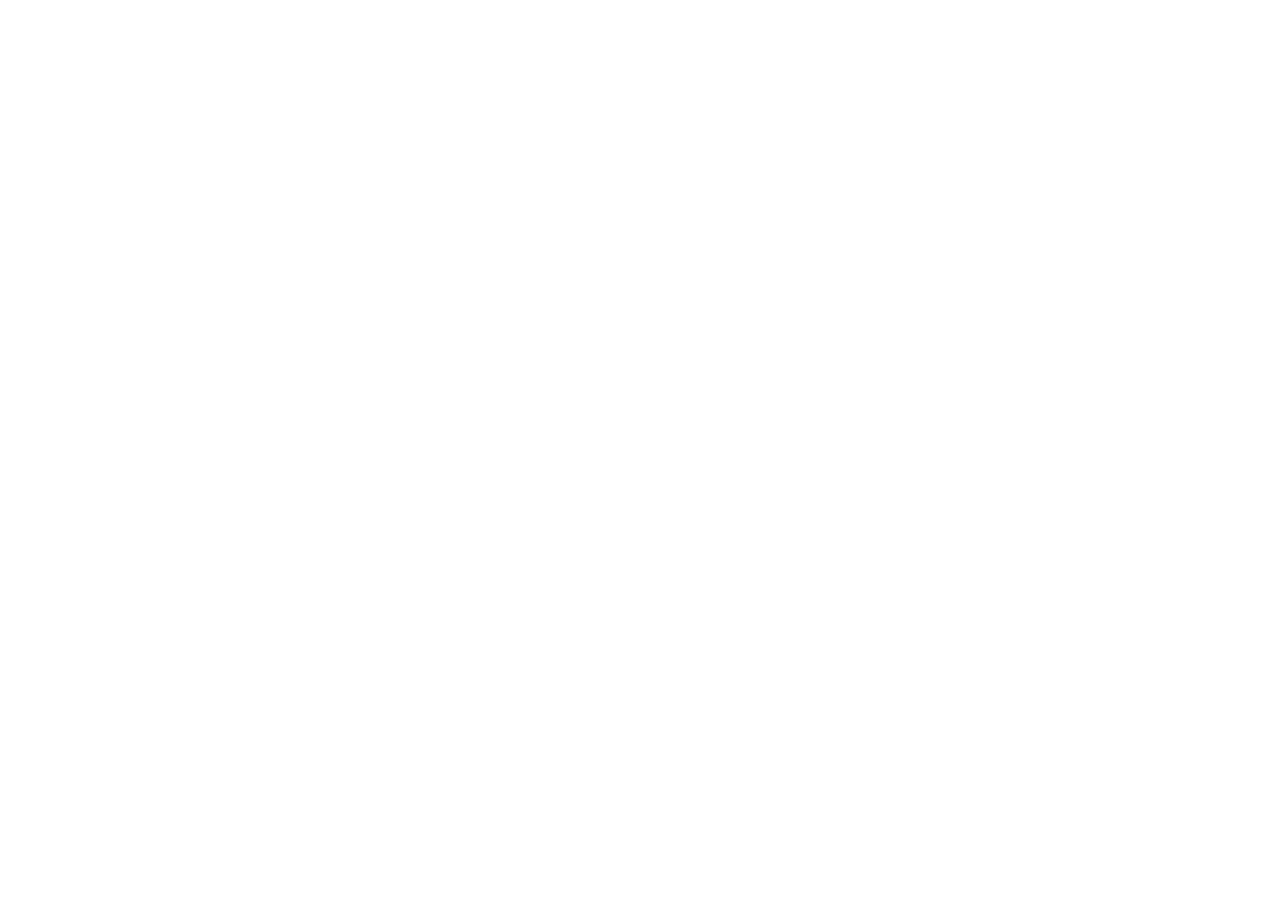
==== site/index.html @ 2a9e730d "add boilerplate code to html doc" ====
<!DOCTYPE html>
<html lang="en">
<head>
    <meta charset="UTF-8">
    <meta http-equiv="X-UA-Compatible" content="IE=edge">
    <meta name="viewport" content="width=device-width, initial-scale=1.0">
    <title>Document</title>
</head>
<body>
    
</body>
</html>
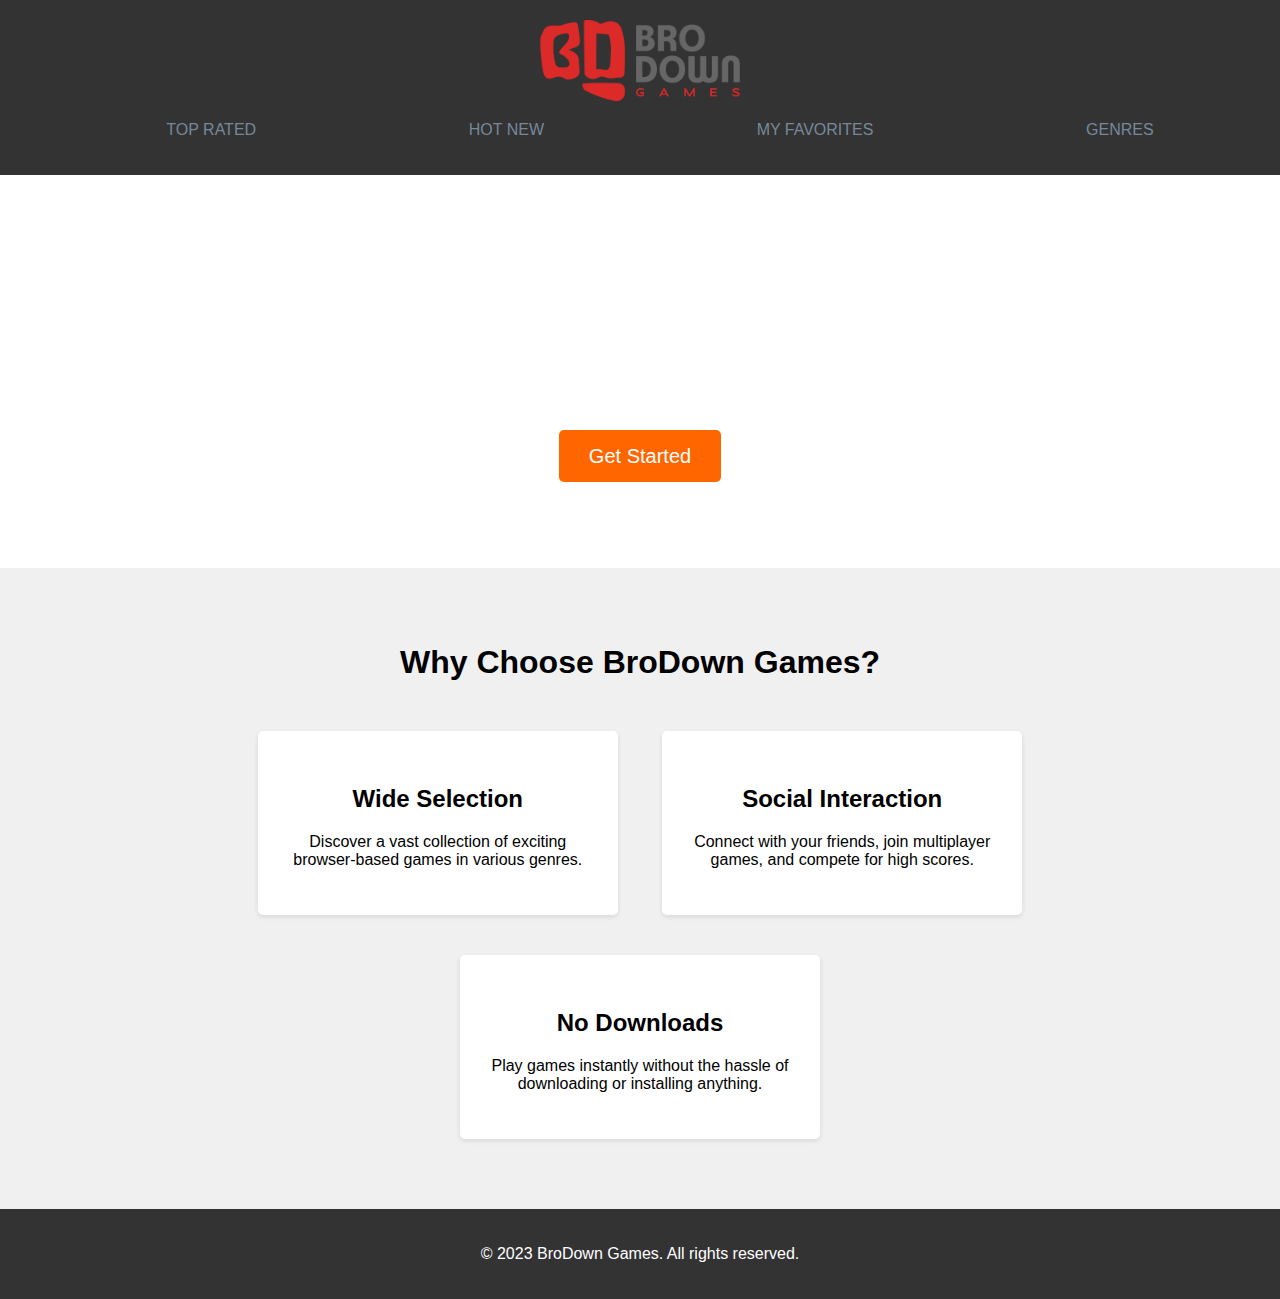
==== commit 84cef723: "add image folder and add logo to it, start work on layout" ====
--- a/site/index.html
+++ b/site/index.html
@@ -4,9 +4,47 @@
     <meta charset="UTF-8">
     <meta http-equiv="X-UA-Compatible" content="IE=edge">
     <meta name="viewport" content="width=device-width, initial-scale=1.0">
+    <link rel="stylesheet" href="style.css">
     <title>Document</title>
 </head>
 <body>
-    
+    <header class="header">
+        <div>
+            <img src="images/Bro_Down_Games_Logo.png" width="200px">
+            <ul>
+                <li><a href="#topRated">TOP RATED</a></li>
+                <li><a href="#new">HOT NEW</a></li>
+                <li><a href="#favorites">MY FAVORITES</a></li>
+                <li><a href="#Genres">GENRES</a></li>
+            </ul>
+        </div>
+    </header>
+
+  <section class="hero">
+    <h1>Play Awesome Browser-Based Games</h1>
+    <p>Challenge your friends, explore new worlds, and have a blast!</p>
+    <a href="#" class="cta-button">Get Started</a>
+  </section>
+
+  <section class="features">
+    <h2>Why Choose BroDown Games?</h2>
+    <div class="feature-card">
+      <h3>Wide Selection</h3>
+      <p>Discover a vast collection of exciting browser-based games in various genres.</p>
+    </div>
+    <div class="feature-card">
+      <h3>Social Interaction</h3>
+      <p>Connect with your friends, join multiplayer games, and compete for high scores.</p>
+    </div>
+    <div class="feature-card">
+      <h3>No Downloads</h3>
+      <p>Play games instantly without the hassle of downloading or installing anything.</p>
+    </div>
+  </section>
+
+  <footer class="footer">
+    <p>&copy; 2023 BroDown Games. All rights reserved.</p>
+  </footer>
 </body>
-</html>+</html>
+
--- a/site/style.css
+++ b/site/style.css
@@ -0,0 +1,87 @@
+body {
+    font-family: Arial, sans-serif;
+    margin: 0;
+    padding: 0;
+  }
+
+  .header {
+    background-color: #333;
+    color: #fff;
+    padding: 20px;
+    text-align: center;
+  }
+  header div ul{
+    list-style-type: none;
+    display: flex;
+    justify-content: space-around;
+}
+    header div ul li a{
+    color: lightslategray;
+    text-decoration: none;
+    
+    }
+  .hero {
+    background-image: url('background.jpg');
+    background-size: cover;
+    color: #fff;
+    padding: 100px;
+    text-align: center;
+  }
+
+  .hero h1 {
+    font-size: 48px;
+    margin-bottom: 20px;
+  }
+
+  .hero p {
+    font-size: 24px;
+    margin-bottom: 30px;
+  }
+
+  .cta-button {
+    background-color: #ff6600;
+    border: none;
+    border-radius: 5px;
+    color: #fff;
+    font-size: 20px;
+    padding: 15px 30px;
+    text-decoration: none;
+  }
+
+  .cta-button:hover {
+    background-color: #cc5500;
+  }
+
+  .features {
+    background-color: #f0f0f0;
+    padding: 50px;
+    text-align: center;
+  }
+
+  .features h2 {
+    font-size: 32px;
+    margin-bottom: 30px;
+  }
+
+  .feature-card {
+    background-color: #fff;
+    border-radius: 5px;
+    box-shadow: 0 2px 5px rgba(0, 0, 0, 0.1);
+    display: inline-block;
+    margin: 20px;
+    padding: 30px;
+    text-align: center;
+    width: 300px;
+  }
+
+  .feature-card h3 {
+    font-size: 24px;
+    margin-bottom: 20px;
+  }
+
+  .footer {
+    background-color: #333;
+    color: #fff;
+    padding: 20px;
+    text-align: center;
+  }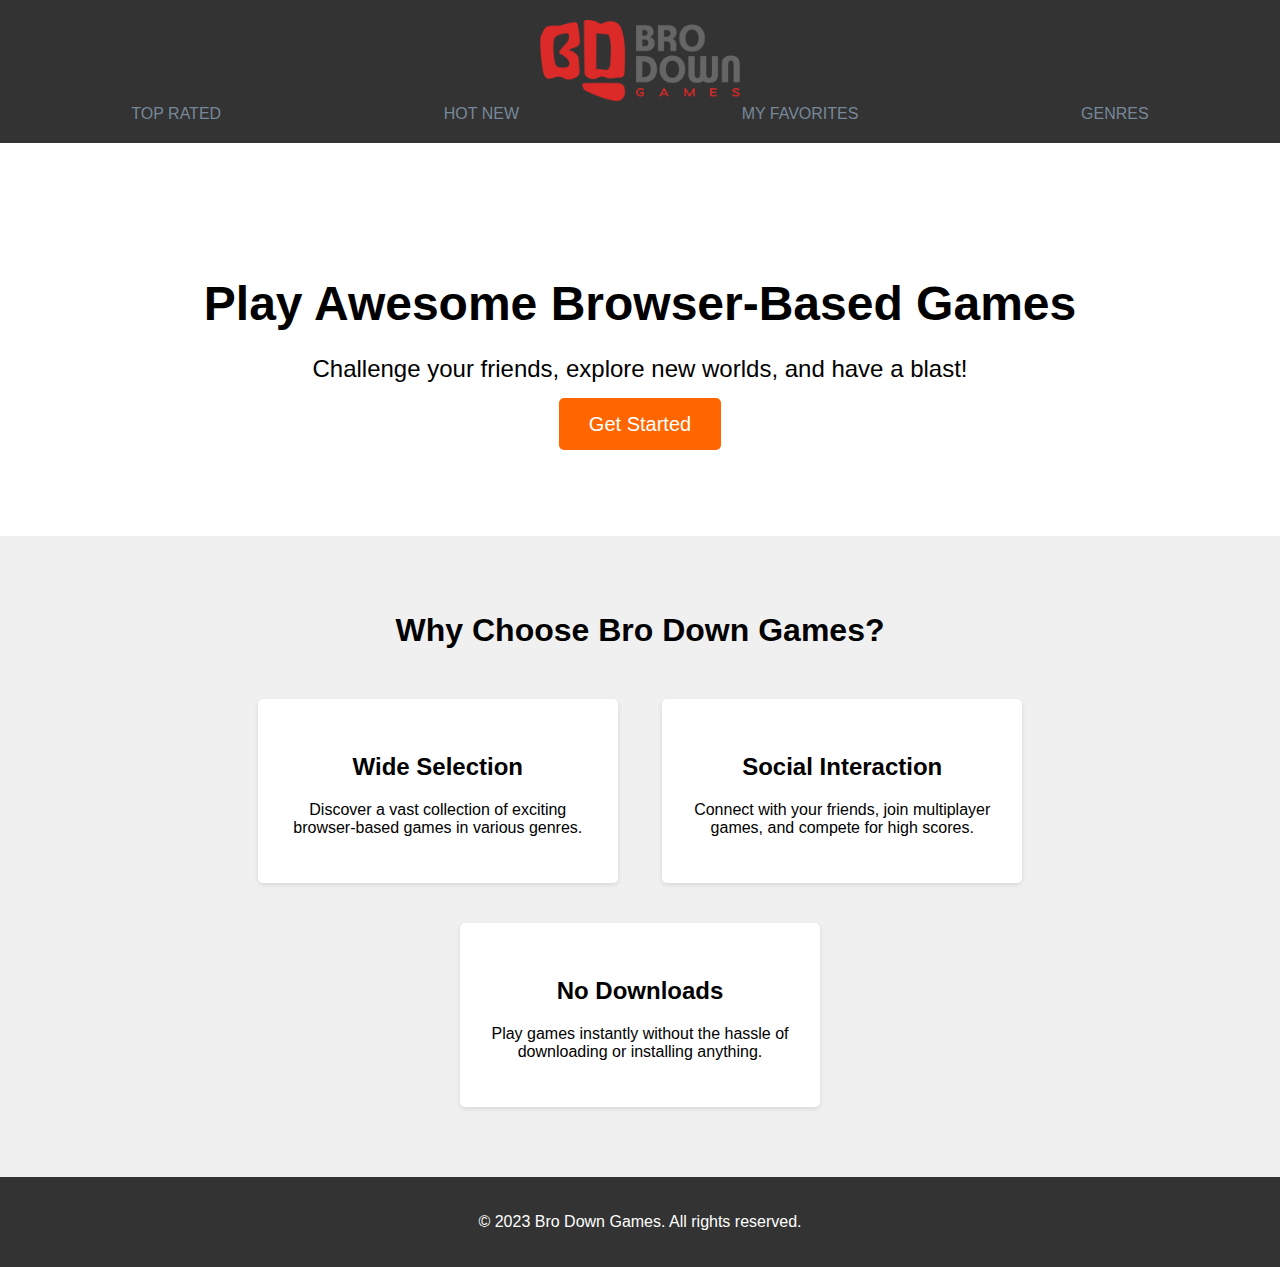
==== commit 4666cc80: "more work on header section" ====
--- a/site/index.html
+++ b/site/index.html
@@ -11,12 +11,12 @@
     <header class="header">
         <div>
             <img src="images/Bro_Down_Games_Logo.png" width="200px">
-            <ul>
-                <li><a href="#topRated">TOP RATED</a></li>
-                <li><a href="#new">HOT NEW</a></li>
-                <li><a href="#favorites">MY FAVORITES</a></li>
-                <li><a href="#Genres">GENRES</a></li>
-            </ul>
+            <nav class="navigation">
+              <a href="#topRated">TOP RATED</a>
+              <a href="#new">HOT NEW</a>
+              <a href="#favorites">MY FAVORITES</a>
+              <a href="#Genres">GENRES</a>
+            </nav>
         </div>
     </header>
 
@@ -27,7 +27,7 @@
   </section>
 
   <section class="features">
-    <h2>Why Choose BroDown Games?</h2>
+    <h2>Why Choose Bro Down Games?</h2>
     <div class="feature-card">
       <h3>Wide Selection</h3>
       <p>Discover a vast collection of exciting browser-based games in various genres.</p>
@@ -43,7 +43,7 @@
   </section>
 
   <footer class="footer">
-    <p>&copy; 2023 BroDown Games. All rights reserved.</p>
+    <p>&copy; 2023 Bro Down Games. All rights reserved.</p>
   </footer>
 </body>
 </html>
--- a/site/style.css
+++ b/site/style.css
@@ -10,12 +10,13 @@
     padding: 20px;
     text-align: center;
   }
-  header div ul{
+  header div nav{
+    display: flex;
     list-style-type: none;
-    display: flex;
     justify-content: space-around;
-}
-    header div ul li a{
+  }
+
+    header div nav a{
     color: lightslategray;
     text-decoration: none;
     
@@ -23,7 +24,7 @@
   .hero {
     background-image: url('background.jpg');
     background-size: cover;
-    color: #fff;
+    color: #000000;
     padding: 100px;
     text-align: center;
   }
